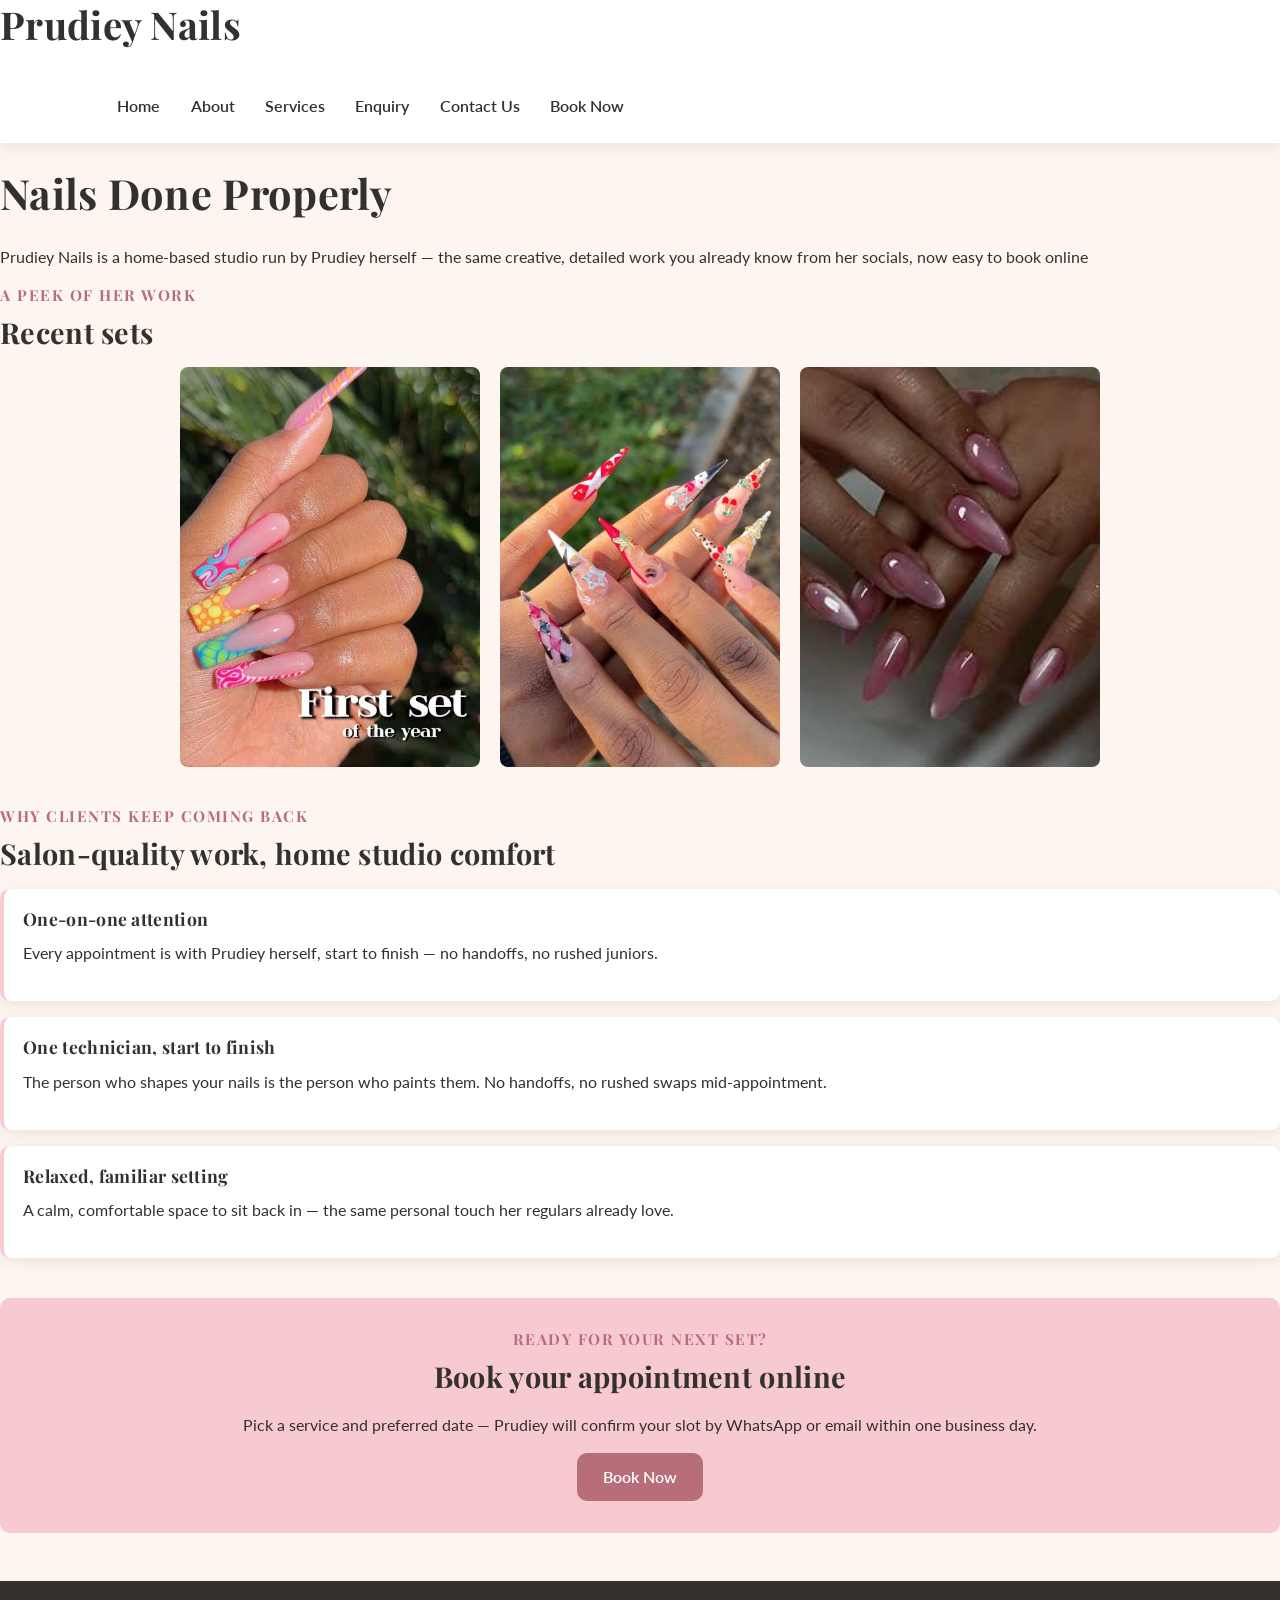
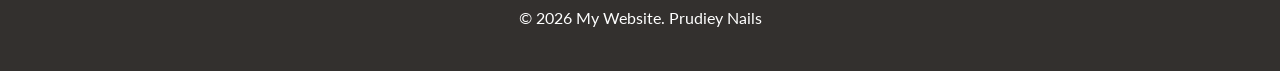
==== index.html @ bc6396ef "Add optimised title tags, meta descriptions and meta keywords to all pages" ====
<!DOCTYPE html>
<html lang="en">
<head>
    <meta charset="UTF-8">
    <meta name="viewport" content="width=device-width, initial-scale=1.0">
    <title>Prudiey Nails | Home-Based Nail Studio in Bloemfontein</title>
    <meta name="description" content="Prudiey Nails is a home-based nail studio in Bloemfontein offering gel, acrylic and hand-painted nail art. Browse recent sets and book online.">
    <meta name="keywords" content="nail salon Bloemfontein, home nail studio, gel nails, acrylic nails, nail art, manicure, pedicure, Fichardt Park, Universitas, Prudiey Nails">
    <link rel="stylesheet" href="./css/style.css">
</head>
<body>
    <header>
        <h1>Prudiey Nails</h1>
        <nav>
            <button id="menu-btn" aria-label="Toggle navigation menu">Menu</button>
            <div class="nav-links" id="nav-links">
            <a href="./index.html">Home</a>
            <a href="pages/about.html">About</a>
            <a href="pages/services.html">Services</a>
            <a href="pages/enquiry.html">Enquiry</a>
            <a href="pages/contact.html">Contact Us</a>
            <a href="./pages/enquiry.html">Book Now</a>
        </div>
        </nav>
    </header>

    <main>
        <section>
            <!--Welcome message-->
            <h1 class="hero-title">Nails Done Properly</h1>
            <p>Prudiey Nails is a home-based studio run by Prudiey herself — the same creative, 
                detailed work you already know from her socials, now easy to book online</p>

                 <!-- Recent Sets Header -->
            <div class="recent-sets-section">
                <h3>A peek of her work</h3>
                <h2>Recent sets</h2>
            <div class="image-gallery">
                <img src="./images/images%20(2).jpg"
                     srcset="./images/images%20(4).jpg 480w,
                             ./images/images%20(3).jpg 800w,
                             ./images/images%20(2).jpg 1200w"
                     sizes="(max-width: 600px) 800px, 1200px"
                      alt="Pink and patterned long acrylic nails">
                <picture>
                    <source media="(max-width: 600px)" srcset="./images/images%20(1).jpg">
                    <source media="(max-width: 900px)" srcset="./images/images.jpg">
                <img src="./images/images.jpg" alt="Extremely long stilletto nails with star patterns">
                </picture>
                <picture>
                <source media="(max-width: 600px)" srcset="./images/image5.jpg">
                <img src="./images/image5.jpg" alt="Darker maroon short square nails">
                </picture>
            </div>
            <!-- Value Propositions Section -->
            <div class="features-section">
                <h3>Why clients keep coming back</h3>
                <h2>Salon-quality work, home studio comfort</h2>

                <div class="feature-item">
                    <h4>One-on-one attention</h4>
                    <p>Every appointment is with Prudiey herself, start to finish &mdash; no handoffs, 
                        no rushed juniors.</p>
                </div>

                <div class="feature-item">
                    <h4>One technician, start to finish</h4>
                    <p>The person who shapes your nails is the person who paints them. No handoffs, 
                        no rushed swaps mid-appointment.</p>
                </div>

                <div class="feature-item">
                    <h4>Relaxed, familiar setting</h4>
                    <p>A calm, comfortable space to sit back in &mdash; the same personal touch her regulars already love.</p>
                </div>

                <!-- Booking CTA Block -->
            <div class="booking-cta-section">
                <h3>Ready for your next set?</h3>
                <h2>Book your appointment online</h2>
                <p>Pick a service and preferred date &mdash; Prudiey will confirm your slot by WhatsApp or email within one 
                    business day.</p>
                <a href="./pages/enquiry.html" class="cta-btn">Book Now</a>
            </div>

            </div>
            </div>
        </section>
    </main>

    <footer>
        <p>&copy; 2026 My Website. Prudiey Nails</p>
    </footer>
    <script src="./js/script.js"></script>
</body>
</html>
---- css/style.css ----
@import url('https://fonts.googleapis.com/css2?family=Lato:wght@400;700&family=Playfair+Display:wght@700&display=swap');
/* ============================================================
   PRUDIEY NAILS — MAIN STYLESHEET
   Colour scheme: blush pink, rose gold, cream/white, charcoal
   ============================================================ */

/* ---------- CSS Reset ---------- */
*, *::before, *::after {
  box-sizing: border-box;
  margin: 0;
  padding: 0;
}

img { max-width: 100%; display: block; }
a { text-decoration: none; color: inherit; }
ul { list-style: none; }
button { font: inherit; cursor: pointer; border: none; }

/* ---------- Base / Root Variables ---------- */
:root {
  --blush-pink: #f7cad0;
  --rose-gold: #b76e79;
  --cream: #fdf6f0;
  --charcoal: #33302e;
  --white: #ffffff;

  --font-heading: 'Playfair Display', Georgia, serif;
  --font-body: 'Lato', 'Open Sans', Arial, sans-serif;

  --radius: 10px;
  --shadow-soft: 0 4px 14px rgba(183, 110, 121, 0.15);
}

body {
  font-family: var(--font-body);
  font-size: 1rem;
  line-height: 1.6;
  color: var(--charcoal);
  background-color: var(--cream);
}

h1, h2, h3, h4 {
  font-family: var(--font-heading);
  font-weight: 700;
  line-height: 1.25;
  color: var(--charcoal);
  letter-spacing: 0.3px;
  margin-bottom: 0.6em;
}

h1 { font-size: 2.4rem; }
h2 { font-size: 1.8rem; }
h3 { font-size: 1.3rem; color: var(--rose-gold); text-transform: uppercase; letter-spacing: 1.5px; font-size: 0.95rem; }
h4 { font-size: 1.1rem; }

p { margin-bottom: 1em; }

.container {
  width: 100%;
  max-width: 1100px;
  margin: 0 auto;
  padding: 0 1.5rem;
}

/* ---------- Header / Nav ---------- */
header {
  background-color: var(--white);
  box-shadow: var(--shadow-soft);
  position: sticky;
  top: 0;
  z-index: 100;
}

nav {
  display: flex;
  align-items: center;
  justify-content: space-between;
  padding: 1rem 1.5rem;
  max-width: 1100px;
  margin: 0 auto;
}

#menu-btn {
  display: none;
  background-color: var(--rose-gold);
  color: var(--white);
  padding: 0.5rem 1rem;
  border-radius: var(--radius);
}

#menu-btn:hover,
#menu-btn:focus { background-color: var(--charcoal); }

.nav-links {
  display: flex;
  gap: 1.5rem;
  flex-wrap: wrap;
}

.nav-links a {
  font-weight: 600;
  padding: 0.4rem 0.2rem;
  border-bottom: 2px solid transparent;
  transition: border-color 0.2s ease, color 0.2s ease;
}

.nav-links a:hover,
.nav-links a:focus,
.nav-links a[aria-current="page"] {
  color: var(--rose-gold);
  border-bottom-color: var(--rose-gold);
}

/* ---------- Buttons / CTAs ---------- */
.cta-btn, .cta-link, .inline-link, .contact-link, .submit-btn {
  display: inline-block;
  background-color: var(--rose-gold);
  color: var(--white);
  padding: 0.7rem 1.6rem;
  border-radius: var(--radius);
  font-weight: 600;
  transition: background-color 0.2s ease, transform 0.15s ease;
}

.cta-btn:hover, .cta-link:hover, .inline-link:hover,
.contact-link:hover, .submit-btn:hover {
  background-color: var(--charcoal);
  transform: translateY(-2px);
}

.cta-btn:active, .cta-link:active, .submit-btn:active { transform: translateY(0); }

/* ---------- Hero (index.html) ---------- */
.hero-title {
  font-size: 2.6rem;
  margin-top: 1.5rem;
}

/* ---------- Image Galleries (grid layout) ---------- */
.three-image-gallery {
  display: grid;
  grid-template-columns: repeat(3, 1fr);
  gap: 1rem;
  margin: 1.5rem 0;
}

.three-image-gallery img {
  border-radius: var(--radius);
  box-shadow: var(--shadow-soft);
  object-fit: cover;
  aspect-ratio: 1 / 1;
}

/* ---------- Feature / Value sections (flexbox) ---------- */
.features-section,
.brand-values {
  margin: 2.5rem 0;
}

.feature-item,
.value-item {
  background-color: var(--white);
  border-left: 4px solid var(--blush-pink);
  padding: 1.2rem;
  border-radius: var(--radius);
  margin-bottom: 1rem;
  box-shadow: var(--shadow-soft);
}

/* ---------- Booking / Studio invite banners ---------- */
.booking-cta-section,
.studio-invite-section,
.direct-contact-section {
  background-color: var(--blush-pink);
  padding: 2rem;
  border-radius: var(--radius);
  text-align: center;
  margin: 2.5rem 0;
}

.brand-signature { font-style: italic; margin-top: 0.5rem; }
.studio-description { max-width: 500px; margin: 0.5rem auto 0; }

/* ---------- About page sections ---------- */
.brand-intro, .brand-story, .mission-vision, .testimonials-section, .follow-section {
  margin: 2.5rem 0;
}

.mission-vision {
  display: grid;
  grid-template-columns: repeat(2, 1fr);
  gap: 1.5rem;
}

.statement-item {
  background-color: var(--white);
  padding: 1.5rem;
  border-radius: var(--radius);
  box-shadow: var(--shadow-soft);
}

.review-item {
  background-color: var(--white);
  padding: 1.2rem;
  border-radius: var(--radius);
  margin-bottom: 1rem;
  box-shadow: var(--shadow-soft);
}

.review-author { color: var(--rose-gold); font-weight: 600; margin-top: 0.5rem; }

.follow-section ul {
  display: flex;
  gap: 1.5rem;
  flex-wrap: wrap;
}

.follow-section a:hover { color: var(--rose-gold); }

/* ---------- Services page ---------- */
.service-category { margin-bottom: 2.5rem; }

.service-item {
  display: flex;
  justify-content: space-between;
  align-items: center;
  background-color: var(--white);
  padding: 1rem 1.2rem;
  border-radius: var(--radius);
  box-shadow: var(--shadow-soft);
  margin-bottom: 0.8rem;
  transition: transform 0.15s ease;
}

.service-item:hover { transform: translateX(4px); }

.price {
  font-weight: 700;
  color: var(--rose-gold);
  white-space: nowrap;
  margin-left: 1rem;
}

.pricing-notice {
  font-size: 0.85rem;
  color: #777;
  font-style: italic;
}

/* ---------- Contact page ---------- */
.contact-details {
  display: grid;
  grid-template-columns: repeat(3, 1fr);
  gap: 1.2rem;
  margin: 1.5rem 0 2.5rem;
}

.info-block {
  background-color: var(--white);
  padding: 1.2rem;
  border-radius: var(--radius);
  box-shadow: var(--shadow-soft);
}

.map-label { font-weight: 600; color: var(--rose-gold); }

/* ---------- Forms (enquiry + contact quick form) ---------- */
.enquiry-form,
.quick-form {
  background-color: var(--white);
  padding: 2rem;
  border-radius: var(--radius);
  box-shadow: var(--shadow-soft);
  max-width: 600px;
}

.form-group {
  margin-bottom: 1.2rem;
  display: flex;
  flex-direction: column;
  gap: 0.4rem;
}

.form-group label { font-weight: 600; font-size: 0.9rem; }

.form-group input,
.form-group select,
.form-group textarea {
  padding: 0.6rem 0.8rem;
  border: 1px solid #ddd;
  border-radius: 6px;
  font-family: var(--font-body);
  font-size: 1rem;
  transition: border-color 0.2s ease;
}

.form-group input:focus,
.form-group select:focus,
.form-group textarea:focus {
  outline: none;
  border-color: var(--rose-gold);
}

.form-notice {
  font-size: 0.85rem;
  color: #777;
  font-style: italic;
  margin-top: 1rem;
}

/* ---------- Footer ---------- */
footer {
  background-color: var(--charcoal);
  color: var(--white);
  text-align: center;
  padding: 1.5rem;
  margin-top: 3rem;
}
/* ---------- Form validation messages ---------- */
.field-error {
  margin: 0;
  font-size: 0.85rem;
  font-weight: 600;
  color: #b3261e;
}

.form-group input[aria-invalid="true"],
.form-group select[aria-invalid="true"],
.form-group textarea[aria-invalid="true"] {
  border-color: #b3261e;
}
/* ---------- Button while a form is sending ---------- */
.submit-btn:disabled {
  opacity: 0.6;
  cursor: not-allowed;
  transform: none;
}
/* ---------- Services search, filter and sort ---------- */
.service-controls {
  display: grid;
  grid-template-columns: 2fr 1fr 1fr;
  gap: 1rem;
  background-color: var(--white);
  padding: 1.2rem;
  border-radius: var(--radius);
  box-shadow: var(--shadow-soft);
  margin-bottom: 1rem;
}

.service-controls .form-group { margin-bottom: 0; }

.service-status {
  font-size: 0.9rem;
  font-style: italic;
  color: #777;
  margin-bottom: 1.5rem;
}

/* display:flex on .service-item would otherwise override the hidden attribute */
.service-item[hidden],
.service-category[hidden] { display: none; }

/* ============================================================
   RESPONSIVE BREAKPOINTS
   Desktop-first: styles above apply to desktop by default.
   ============================================================ */

/* force the image gallery grid to all neatly */
.image-gallery {
  display: flex;
  gap: 20px;
  justify-content: center;
  align-items: center;
  flex-wrap: wrap; /*allowes images to stack neatyly on smaller mobile screens*/
}

/*forces all images/pictures to be the exact same size and crop cleanly*/
.image-gallery img,
.image-gallery picture img {
  width: 100%;
  max-width: 300px;  /*sets a uniform maximum width for each card*/
  height: 400px; /* forces them all to be the exact same heaight */
  object-fit: cover; /* magic tricks the images perfectly without stretching them*/
  border-radius: 8px; /* Optional: gives them a nice clean rounded corner */
}

.booking-response {
  background-color: var(--white);
  border-left: 4px solid var(--rose-gold);
  border-radius: var(--radius);
  padding: 1.2rem;
  margin-top: 1rem;
  box-shadow: var(--shadow-soft);
}

.booking-response p {
  margin-bottom: 0.5rem;
}

.booking-response p:last-child {
  margin-bottom: 0;
}

.site-title { font-family: var(--font-heading); font-weight: 700; font-size: 1.4rem; text-align: center; padding-top: 0.8rem; margin-bottom: 0; }
.info-block h2 { font-family: var(--font-heading); font-size: 1.1rem; margin-bottom: 0.4em; }

/* ---------- Gallery lightbox ---------- */
.image-gallery img,
.three-image-gallery img { cursor: zoom-in; }

.lightbox {
  position: fixed;
  inset: 0;
  display: flex;
  align-items: center;
  justify-content: center;
  padding: 1.5rem;
  background-color: rgba(51, 48, 46, 0.9);
  z-index: 200;
  animation: lightbox-fade 0.25s ease;
}

/* display:flex above would otherwise override the hidden attribute */
.lightbox[hidden] { display: none; }

.lightbox img {
  max-width: 100%;
  max-height: 90vh;
  width: auto;
  height: auto;
  border-radius: var(--radius);
  box-shadow: var(--shadow-soft);
}

.lightbox-close {
  position: absolute;
  top: 1rem;
  right: 1.2rem;
  width: 2.5rem;
  height: 2.5rem;
  font-size: 1.6rem;
  line-height: 1;
  color: var(--white);
  background-color: var(--rose-gold);
  border-radius: 50%;
  transition: background-color 0.2s ease;
}

.lightbox-close:hover,
.lightbox-close:focus { background-color: var(--charcoal); }

@keyframes lightbox-fade {
  from { opacity: 0; }
  to   { opacity: 1; }
}
/* ---------- Interactive service-area map ---------- */
.service-map {
  position: relative;
  z-index: 0; /* keeps the map's layers underneath the sticky header */
  width: 100%;
  height: 400px;
  margin-bottom: 1.5rem;
  border-radius: var(--radius);
  box-shadow: var(--shadow-soft);
}

.service-map[hidden] { display: none; }

.map-controls {
  display: flex;
  flex-wrap: wrap;
  gap: 0.6rem;
  margin: 1rem 0;
}

/* ============================================================
   RESPONSIVE BREAKPOINTS (must stay at the bottom of the file)
   ============================================================ */

/* Tablet: 768px and below */
@media (max-width: 768px) {
  #menu-btn { display: block; }

  nav { flex-wrap: wrap; }

  .nav-links {
    display: none;
    flex-direction: column;
    width: 100%;
    gap: 0.5rem;
    padding-top: 1rem;
  }

  .nav-links.open { display: flex; }

  .contact-details,
  .three-image-gallery { grid-template-columns: repeat(2, 1fr); }

  .mission-vision { grid-template-columns: 1fr; }

  iframe { width: 100%; height: 300px; }
  .service-controls { grid-template-columns: 1fr; }
}

/* Mobile: 480px and below */
@media (max-width: 480px) {
  h1, .hero-title { font-size: 1.8rem; }
  h2 { font-size: 1.4rem; }

  .contact-details,
  .three-image-gallery { grid-template-columns: 1fr; }

  .service-item {
    flex-direction: column;
    align-items: flex-start;
    gap: 0.4rem;
  }
  .price { margin-left: 0; }

  .enquiry-form,
  .quick-form,
  .booking-cta-section,
  .studio-invite-section,
  .direct-contact-section { padding: 1.2rem; }
  .service-map { height: 300px; }
}
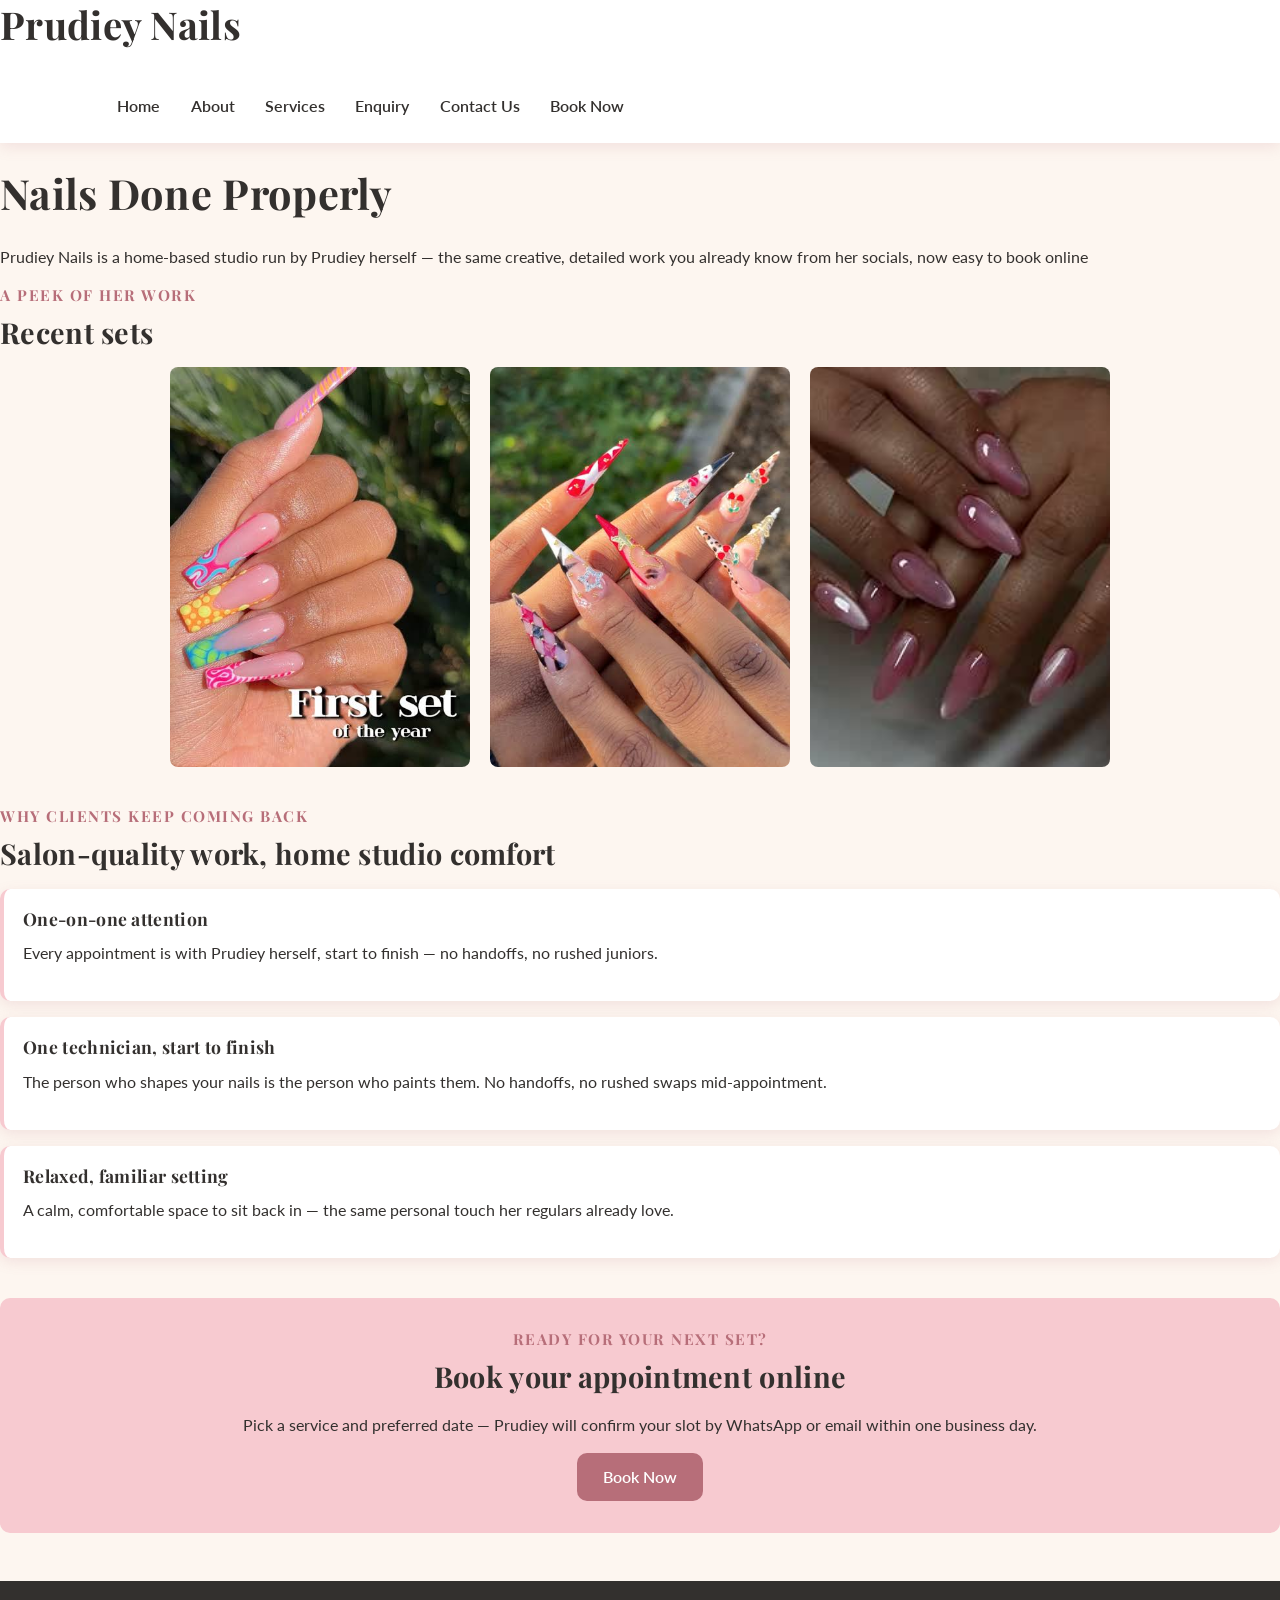
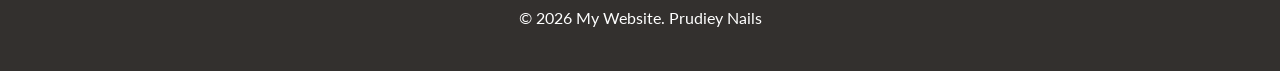
==== commit 20ab436d: "Rename images with descriptive names and fix home gallery srcset" ====
--- a/index.html
+++ b/index.html
@@ -36,22 +36,10 @@
                 <h3>A peek of her work</h3>
                 <h2>Recent sets</h2>
             <div class="image-gallery">
-                <img src="./images/images%20(2).jpg"
-                     srcset="./images/images%20(4).jpg 480w,
-                             ./images/images%20(3).jpg 800w,
-                             ./images/images%20(2).jpg 1200w"
-                     sizes="(max-width: 600px) 800px, 1200px"
-                      alt="Pink and patterned long acrylic nails">
-                <picture>
-                    <source media="(max-width: 600px)" srcset="./images/images%20(1).jpg">
-                    <source media="(max-width: 900px)" srcset="./images/images.jpg">
-                <img src="./images/images.jpg" alt="Extremely long stilletto nails with star patterns">
-                </picture>
-                <picture>
-                <source media="(max-width: 600px)" srcset="./images/image5.jpg">
-                <img src="./images/image5.jpg" alt="Darker maroon short square nails">
-                </picture>
-            </div>
+    <img loading="lazy" width="300" height="400" src="./images/pink-patterned-long-acrylic-nails.jpg" alt="Pink patterned long acrylic nails by Prudiey Nails in Bloemfontein">
+    <img loading="lazy" width="300" height="400" src="./images/long-stiletto-nails-star-pattern.jpg" alt="Extremely long stiletto nails with star patterns, Prudiey Nails Bloemfontein">
+    <img loading="lazy" width="300" height="400" src="./images/maroon-short-square-nails.jpg" alt="Dark maroon short square nails by Prudiey Nails">
+</div>
             <!-- Value Propositions Section -->
             <div class="features-section">
                 <h3>Why clients keep coming back</h3>
--- a/css/style.css
+++ b/css/style.css
@@ -473,6 +473,52 @@
   margin: 1rem 0;
 }
 
+/* ---------- Service details modal ---------- */
+.service-item { cursor: pointer; }
+
+.service-item:focus-visible {
+  outline: 2px solid var(--rose-gold);
+  outline-offset: 2px;
+}
+
+.service-modal {
+  position: fixed;
+  inset: 0;
+  display: flex;
+  align-items: center;
+  justify-content: center;
+  padding: 1.5rem;
+  background-color: rgba(51, 48, 46, 0.6);
+  z-index: 200;
+  animation: lightbox-fade 0.25s ease;
+}
+
+/* display:flex would otherwise override the hidden attribute */
+.service-modal[hidden] { display: none; }
+
+.service-modal-box {
+  position: relative;
+  width: 100%;
+  max-width: 440px;
+  padding: 2rem;
+  background-color: var(--cream);
+  border-radius: var(--radius);
+  box-shadow: var(--shadow-soft);
+  text-align: center;
+  animation: modal-rise 0.3s ease;
+}
+
+.modal-price {
+  font-size: 1.3rem;
+  font-weight: 700;
+  color: var(--rose-gold);
+}
+
+@keyframes modal-rise {
+  from { opacity: 0; transform: translateY(20px); }
+  to   { opacity: 1; transform: translateY(0); }
+}
+
 /* ============================================================
    RESPONSIVE BREAKPOINTS (must stay at the bottom of the file)
    ============================================================ */
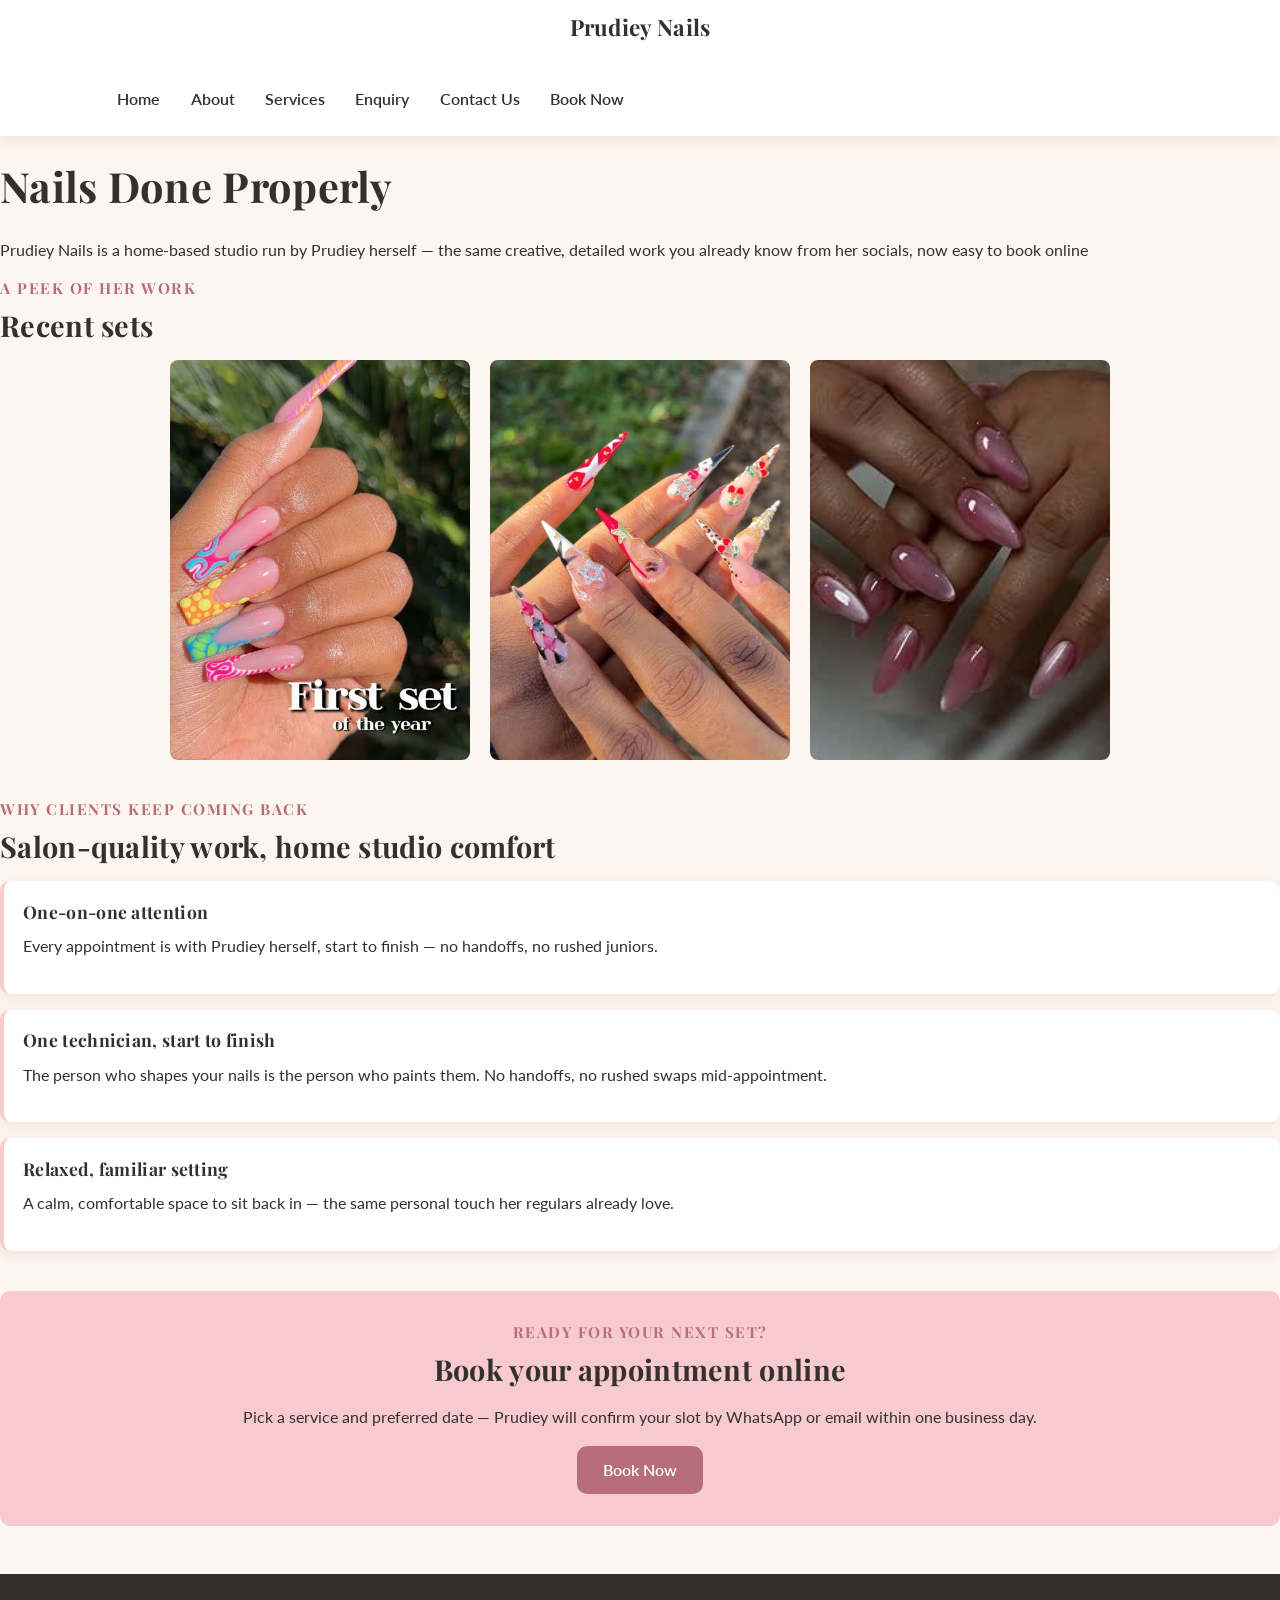
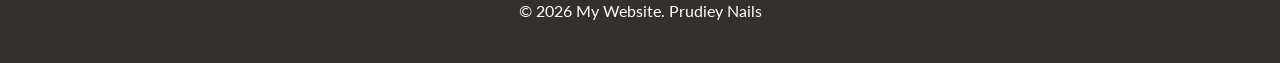
==== commit c4e6fab3: "Fix heading structure so each page has a single h1" ====
--- a/index.html
+++ b/index.html
@@ -7,10 +7,42 @@
     <meta name="description" content="Prudiey Nails is a home-based nail studio in Bloemfontein offering gel, acrylic and hand-painted nail art. Browse recent sets and book online.">
     <meta name="keywords" content="nail salon Bloemfontein, home nail studio, gel nails, acrylic nails, nail art, manicure, pedicure, Fichardt Park, Universitas, Prudiey Nails">
     <link rel="stylesheet" href="./css/style.css">
+    <script type="application/ld+json">
+    {
+      "@context": "https://schema.org",
+      "@type": "NailSalon",
+      "name": "Prudiey Nails",
+      "description": "Home-based nail studio in Bloemfontein offering gel, acrylic and hand-painted nail art.",
+      "url": "https://sinovuyo-magongo.github.io/my-website/",
+      "telephone": "+27715550182",
+      "email": "hello@prudieynails.co.za",
+      "address": {
+        "@type": "PostalAddress",
+        "addressLocality": "Bloemfontein",
+        "addressRegion": "Free State",
+        "addressCountry": "ZA"
+      },
+      "areaServed": ["Fichardt Park, Bloemfontein", "Universitas, Bloemfontein"],
+      "openingHoursSpecification": [
+        {
+          "@type": "OpeningHoursSpecification",
+          "dayOfWeek": ["Tuesday", "Wednesday", "Thursday", "Friday"],
+          "opens": "09:00",
+          "closes": "18:00"
+        },
+        {
+          "@type": "OpeningHoursSpecification",
+          "dayOfWeek": "Saturday",
+          "opens": "08:00",
+          "closes": "16:00"
+        }
+      ]
+    }
+    </script>
 </head>
 <body>
     <header>
-        <h1>Prudiey Nails</h1>
+        <h1><p class="site-title">Prudiey Nails</p></h1>
         <nav>
             <button id="menu-btn" aria-label="Toggle navigation menu">Menu</button>
             <div class="nav-links" id="nav-links">
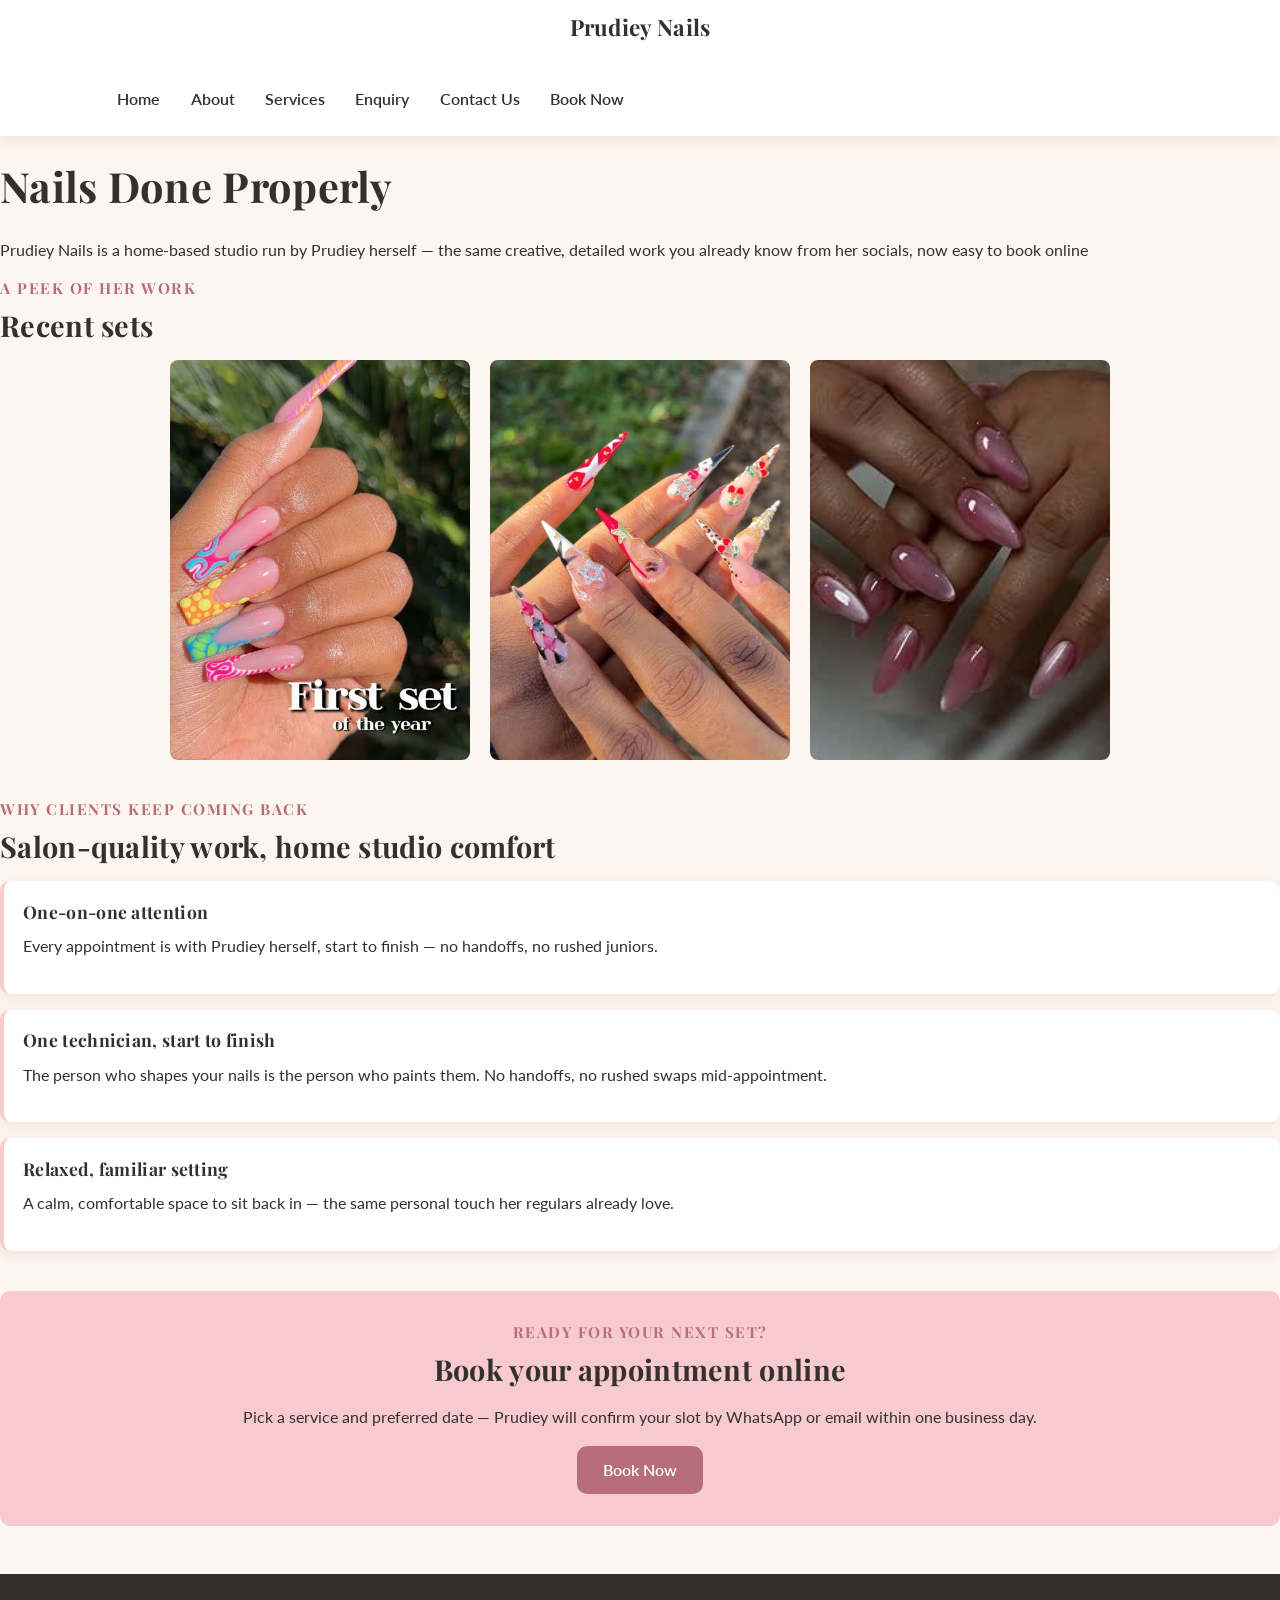
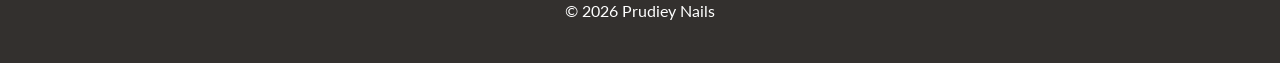
==== commit e6c50a8c: "Remove placeholder text, standardise footers and fix enquiry notice wording" ====
--- a/index.html
+++ b/index.html
@@ -109,7 +109,7 @@
     </main>
 
     <footer>
-        <p>&copy; 2026 My Website. Prudiey Nails</p>
+        <p>&copy; 2026 Prudiey Nails</p>
     </footer>
     <script src="./js/script.js"></script>
 </body>
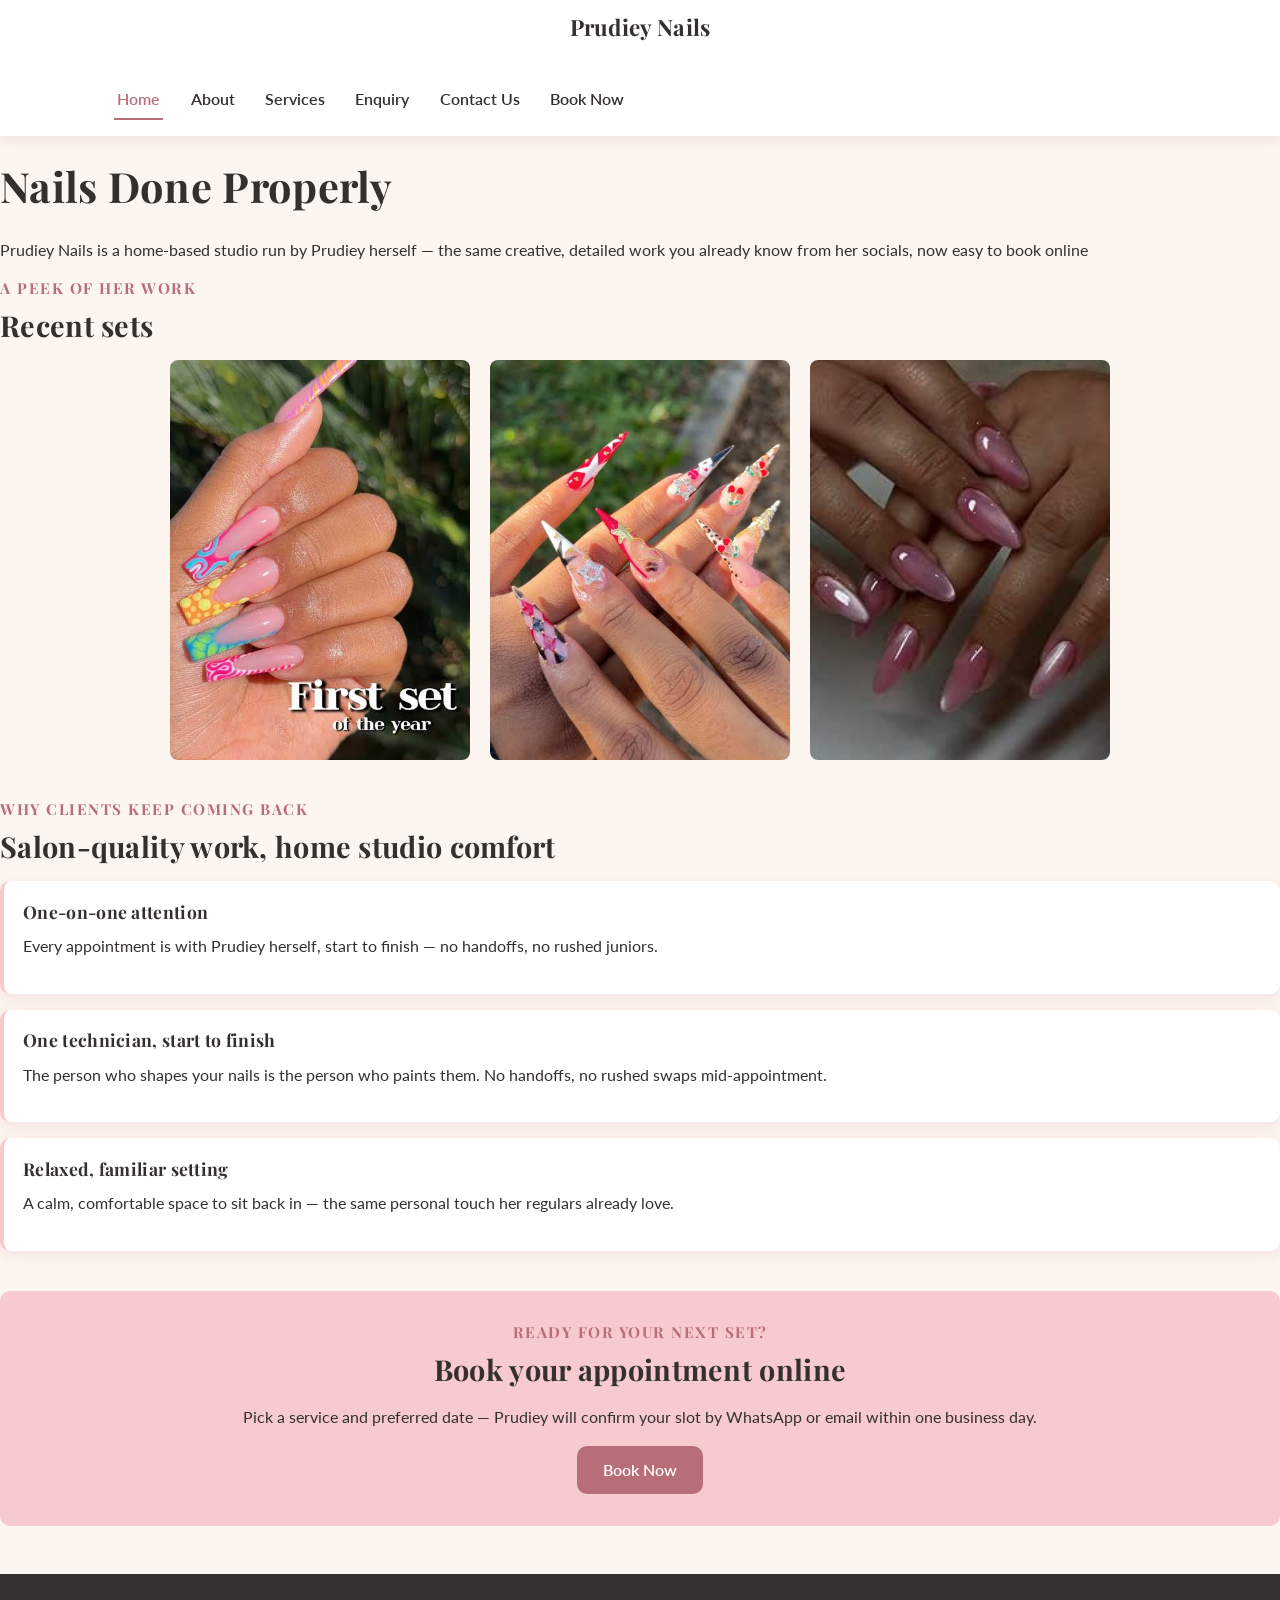
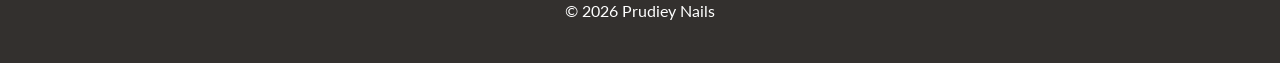
==== commit 5044c263: "Fix active nav highlight, add aria attributes to menu button and make menu links consistent" ====
--- a/index.html
+++ b/index.html
@@ -44,7 +44,7 @@
     <header>
         <h1><p class="site-title">Prudiey Nails</p></h1>
         <nav>
-            <button id="menu-btn" aria-label="Toggle navigation menu">Menu</button>
+            <button id="menu-btn" aria-label="Toggle navigation menu" aria-expanded="false" aria-controls="nav-links">Menu</button>
             <div class="nav-links" id="nav-links">
             <a href="./index.html">Home</a>
             <a href="pages/about.html">About</a>
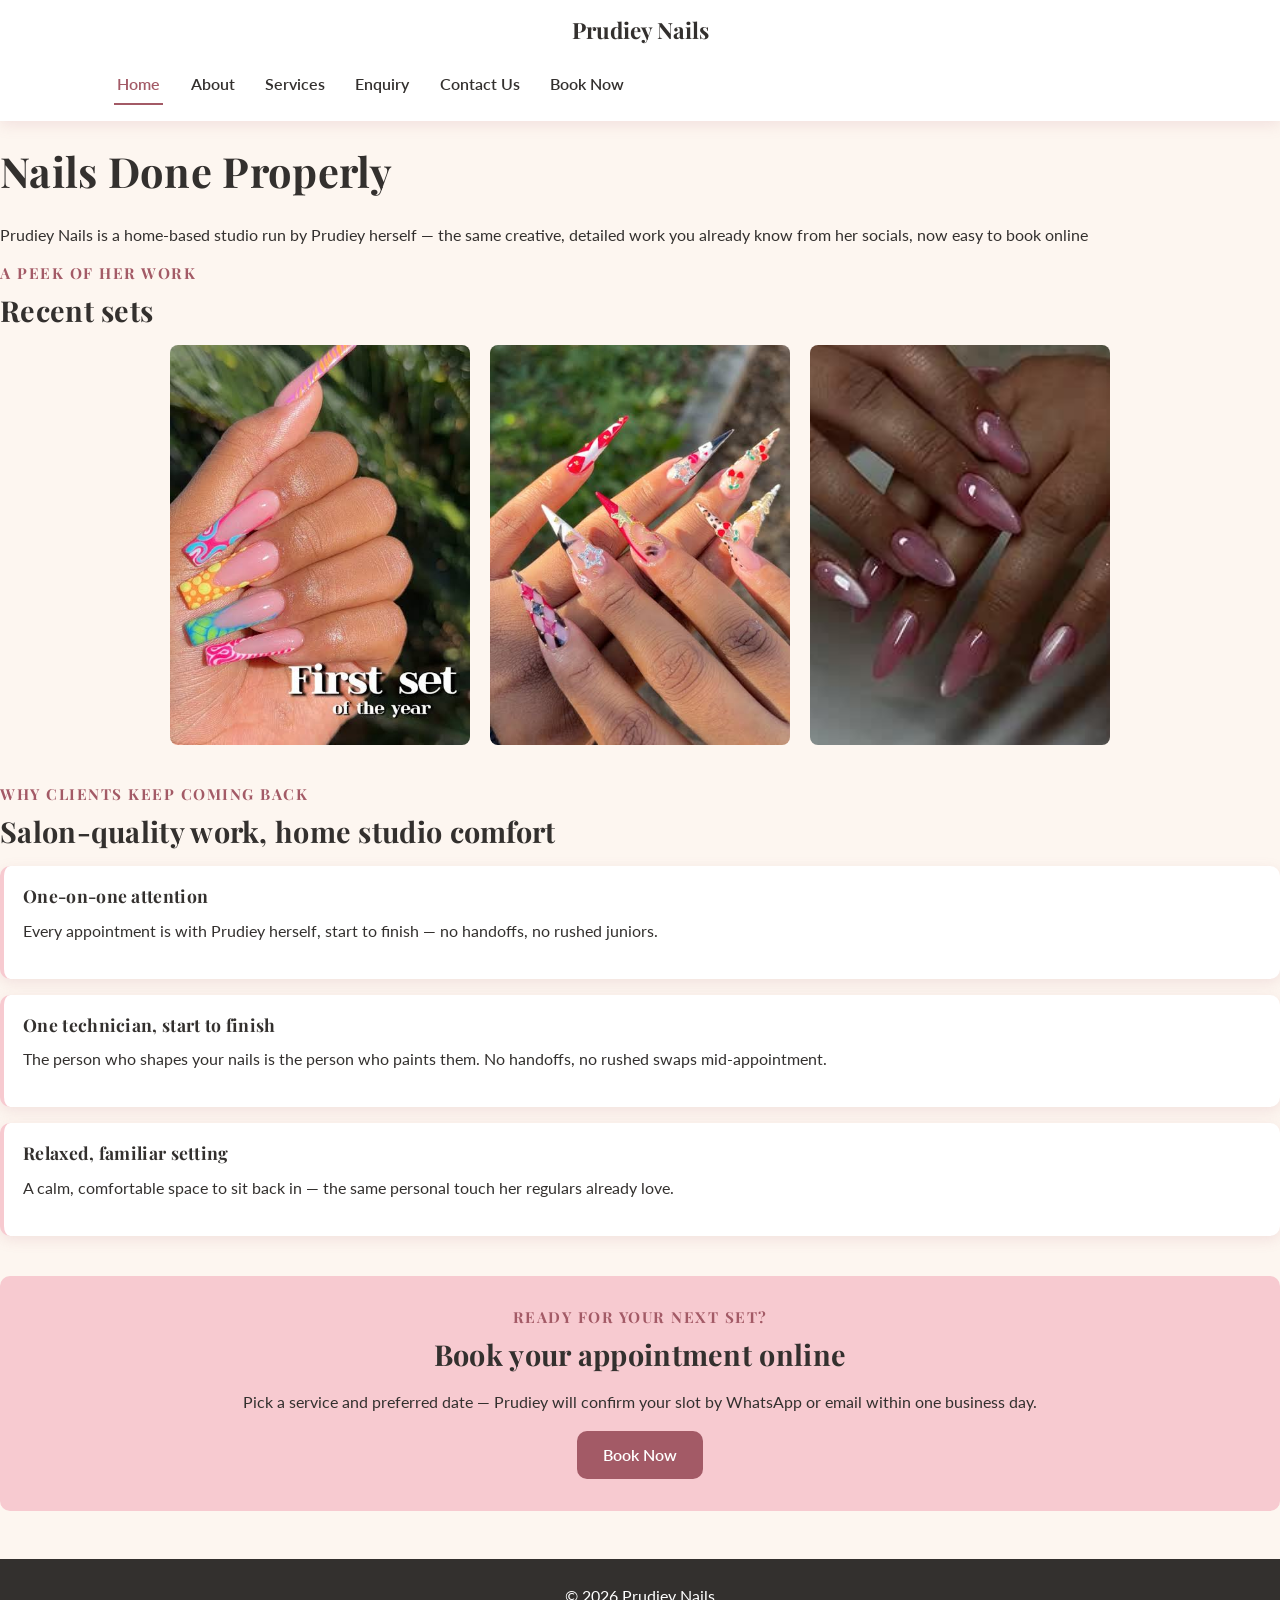
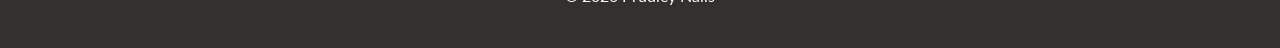
==== commit 3bc6b7ec: "Fix enquiry form markup, about page image paths, duplicate h1 and nav links, and add contact form ac" ====
--- a/index.html
+++ b/index.html
@@ -42,7 +42,7 @@
 </head>
 <body>
     <header>
-        <h1><p class="site-title">Prudiey Nails</p></h1>
+        <p class="site-title">Prudiey Nails</p>
         <nav>
             <button id="menu-btn" aria-label="Toggle navigation menu" aria-expanded="false" aria-controls="nav-links">Menu</button>
             <div class="nav-links" id="nav-links">
--- a/css/style.css
+++ b/css/style.css
@@ -19,7 +19,7 @@
 /* ---------- Base / Root Variables ---------- */
 :root {
   --blush-pink: #f7cad0;
-  --rose-gold: #b76e79;
+  --rose-gold: #a35a66;
   --cream: #fdf6f0;
   --charcoal: #33302e;
   --white: #ffffff;
@@ -50,7 +50,7 @@
 
 h1 { font-size: 2.4rem; }
 h2 { font-size: 1.8rem; }
-h3 { font-size: 1.3rem; color: var(--rose-gold); text-transform: uppercase; letter-spacing: 1.5px; font-size: 0.95rem; }
+h3 { color: var(--rose-gold); text-transform: uppercase; letter-spacing: 1.5px; font-size: 0.95rem; }
 h4 { font-size: 1.1rem; }
 
 p { margin-bottom: 1em; }
@@ -519,6 +519,17 @@
   to   { opacity: 1; transform: translateY(0); }
 }
 
+/* ---------- Google Maps embeds ---------- */
+.map-container { margin-bottom: 1.5rem; }
+
+.map-container .map-label { display: block; margin-bottom: 0.4rem; }
+
+.map-container iframe {
+  width: 100%;
+  max-width: 100%;
+  border-radius: var(--radius);
+}
+
 /* ============================================================
    RESPONSIVE BREAKPOINTS (must stay at the bottom of the file)
    ============================================================ */
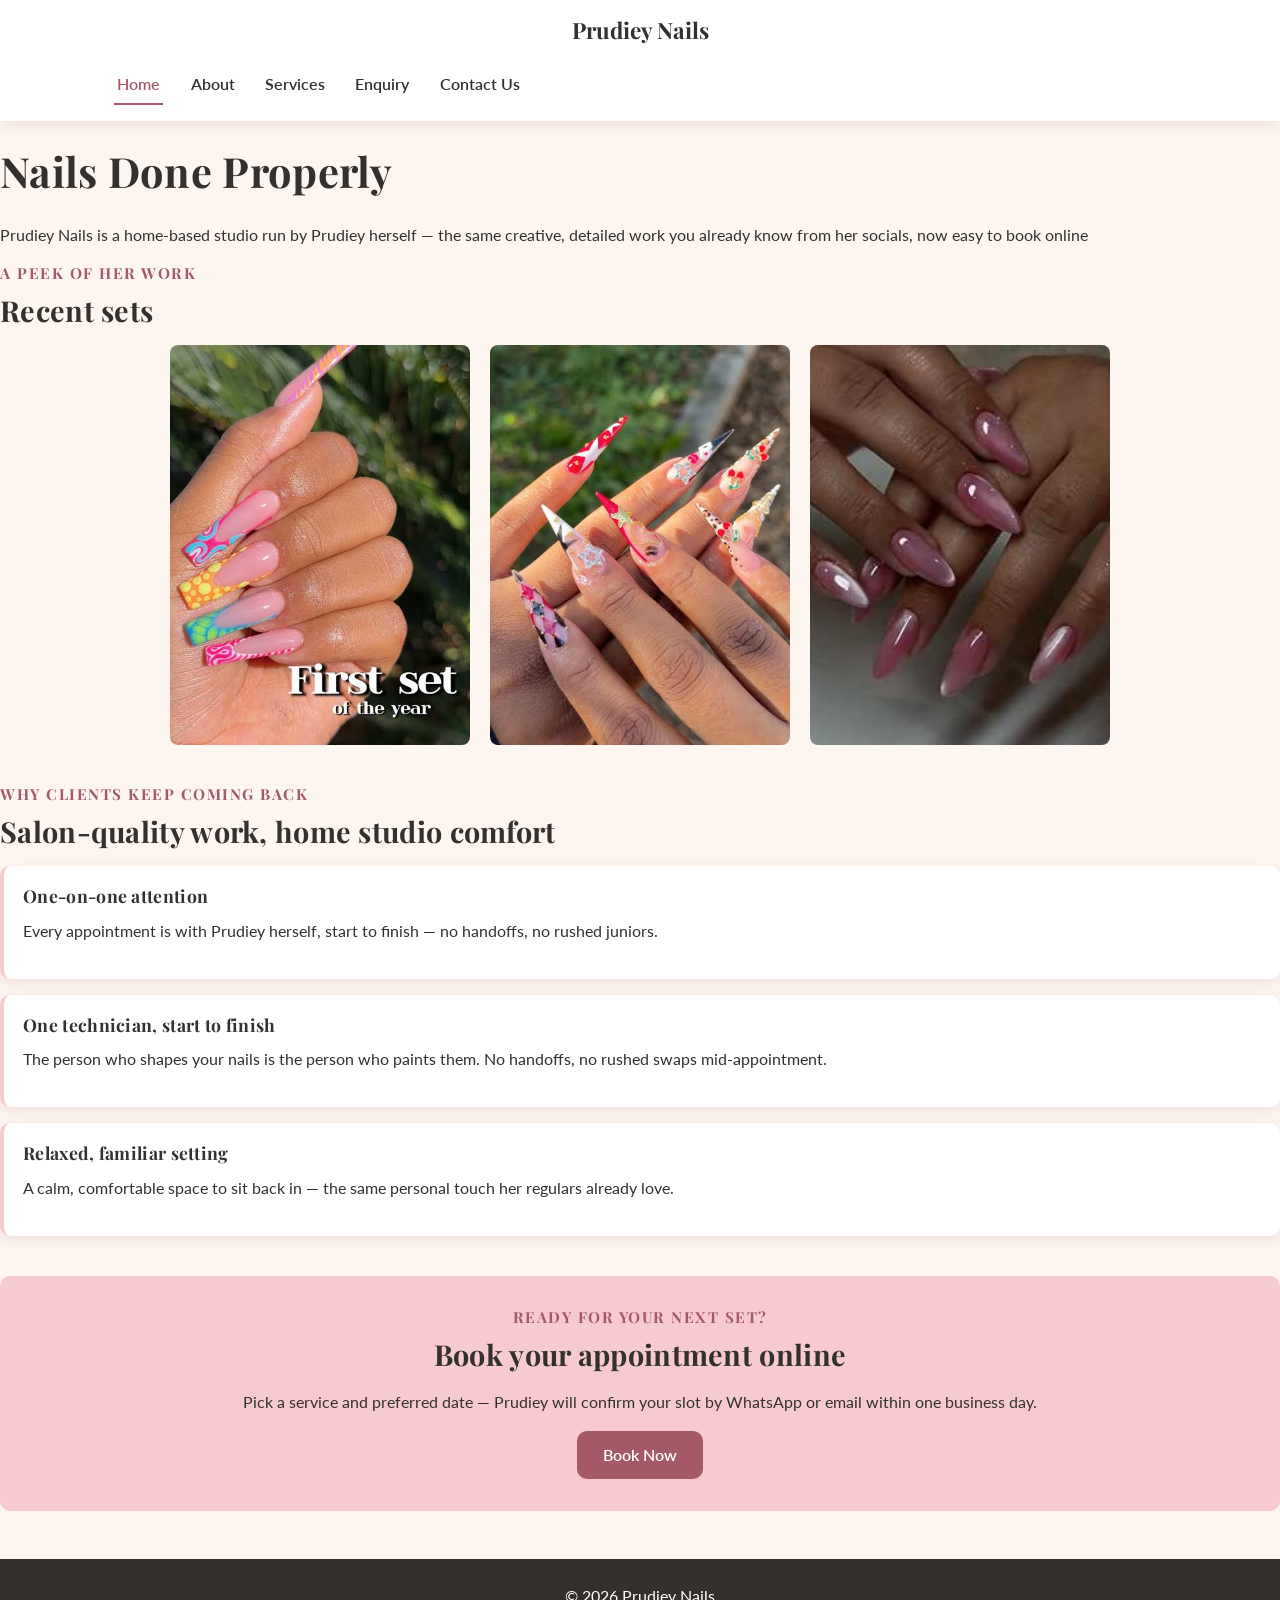
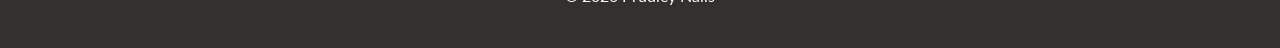
==== commit e59c6faf: "Fix contact form markup and remove last duplicate Book Now menu link" ====
--- a/index.html
+++ b/index.html
@@ -51,7 +51,6 @@
             <a href="pages/services.html">Services</a>
             <a href="pages/enquiry.html">Enquiry</a>
             <a href="pages/contact.html">Contact Us</a>
-            <a href="./pages/enquiry.html">Book Now</a>
         </div>
         </nav>
     </header>
